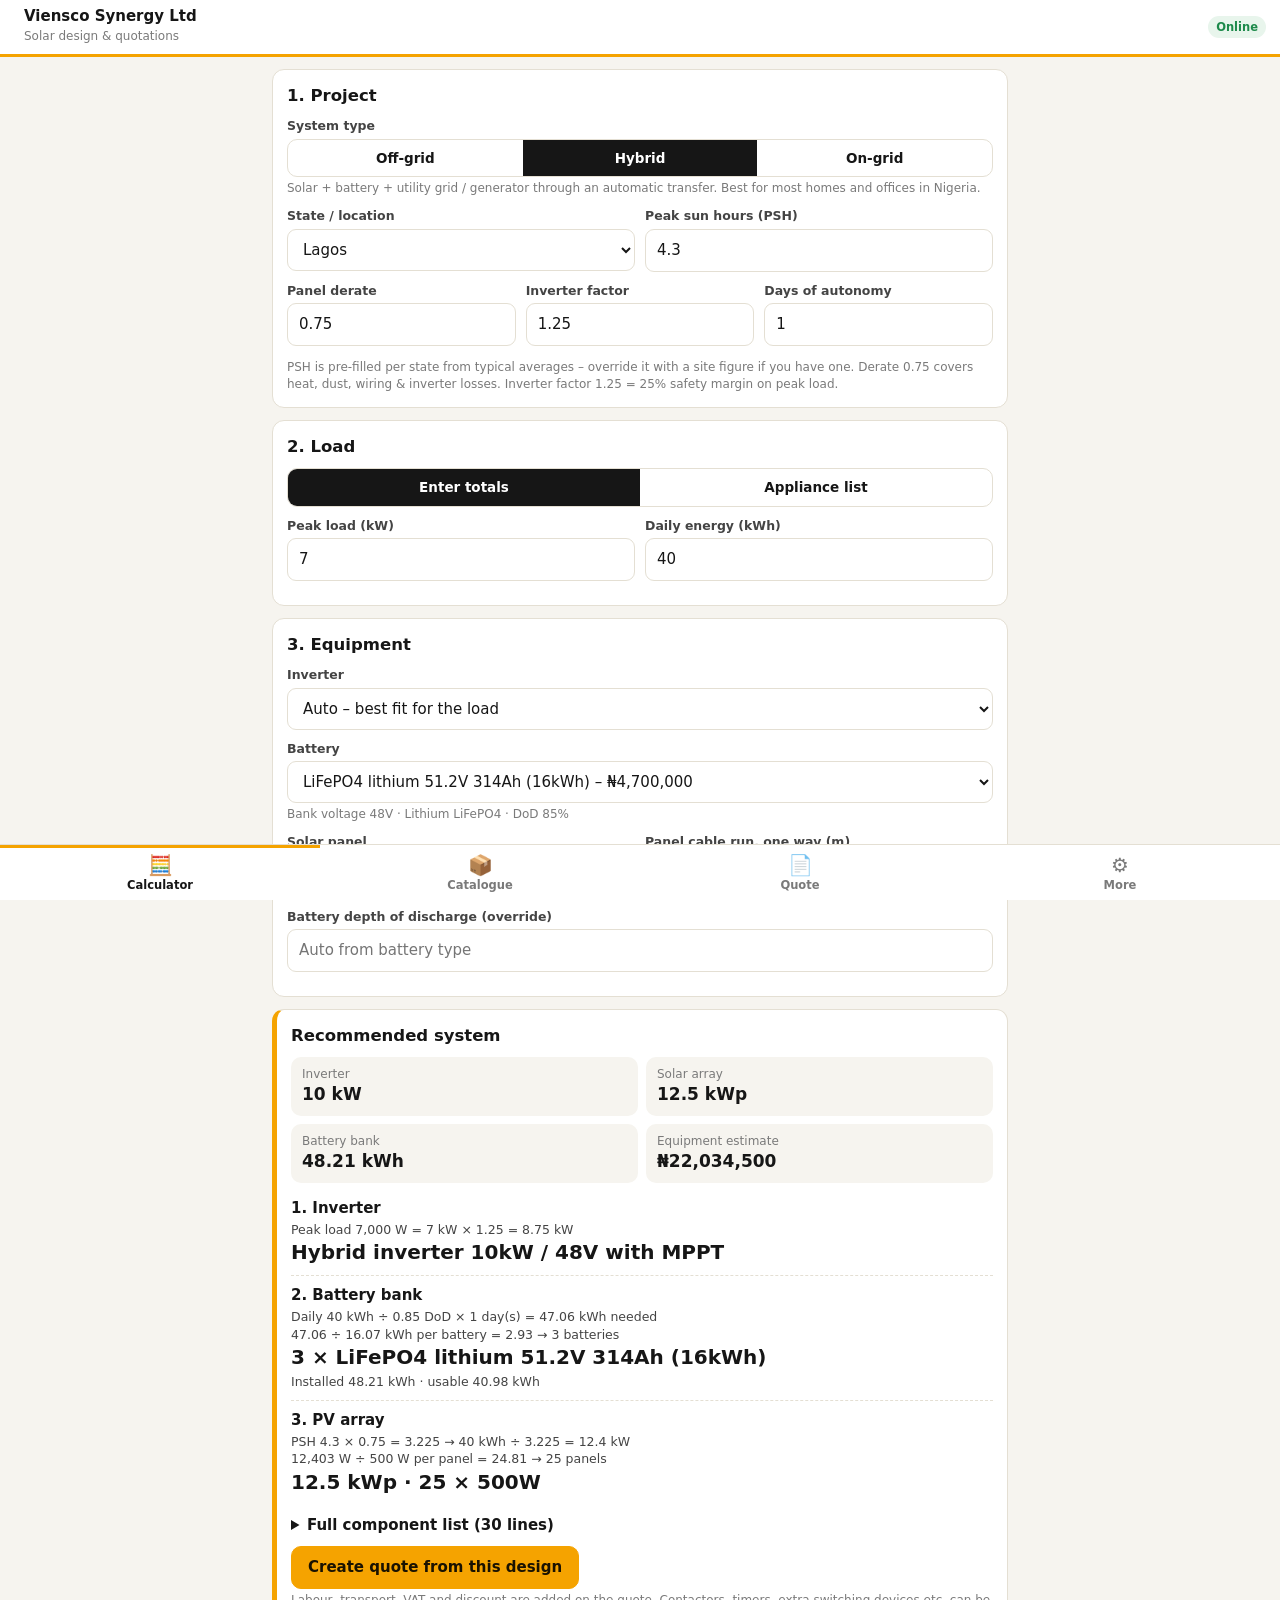
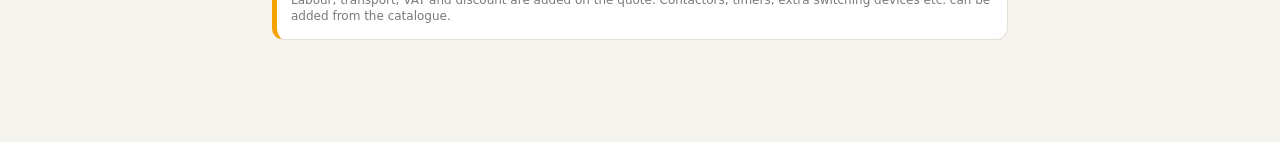
==== index.html @ 20423996 "Initial upload" ====
<!DOCTYPE html>
<html lang="en">
<head>
<meta charset="utf-8">
<meta name="viewport" content="width=device-width, initial-scale=1, viewport-fit=cover">
<title>Viensco Solar – Design & Quote</title>
<meta name="theme-color" content="#161616">
<meta name="description" content="Solar system sizing calculator, component price list and client quotations – Viensco Synergy Ltd.">
<link rel="manifest" href="manifest.webmanifest">
<link rel="icon" href="img/icon-192.png">
<link rel="apple-touch-icon" href="img/icon-192.png">
<meta name="apple-mobile-web-app-capable" content="yes">
<meta name="mobile-web-app-capable" content="yes">
<meta name="apple-mobile-web-app-title" content="Viensco Solar">
<link rel="stylesheet" href="style.css">
</head>
<body>
<div id="splash"><img src="img/logo-3d.jpg" alt="Viensco Synergy Ltd"></div>

<header class="top noprint">
  <img src="img/logo-mark.png" alt="">
  <div class="grow"><b>Viensco Synergy Ltd</b><small>Solar design &amp; quotations</small></div>
  <span id="netdot">Online</span>
</header>

<div class="bar noprint" id="installBar" hidden>
  <p id="installMsg">Install Viensco Solar on your phone to use it offline.</p>
  <button class="btn pri sm" id="installBtn">Install</button>
  <button class="btn sm" id="installX" style="background:transparent;color:#fff;border-color:#555">Later</button>
</div>

<main>
  <!-- ================= CALCULATOR ================= -->
  <section class="view active" id="v-calc">
    <div class="card">
      <h2>1. Project</h2>
      <div class="f"><label>System type</label>
        <div class="seg" id="c-type">
          <button data-v="offgrid">Off-grid</button><button data-v="hybrid">Hybrid</button><button data-v="ongrid">On-grid</button>
        </div>
        <div class="hint" id="c-typehint"></div>
      </div>
      <div class="grid2">
        <div class="f"><label>State / location</label><select id="c-state"></select></div>
        <div class="f"><label>Peak sun hours (PSH)</label><input id="c-psh" type="number" step="0.1" inputmode="decimal"></div>
      </div>
      <div class="grid3">
        <div class="f"><label>Panel derate</label><input id="c-derate" type="number" step="0.05" inputmode="decimal"></div>
        <div class="f"><label>Inverter factor</label><input id="c-invf" type="number" step="0.05" inputmode="decimal"></div>
        <div class="f" id="c-daysW"><label>Days of autonomy</label><input id="c-days" type="number" step="0.5" min="0.5" inputmode="decimal"></div>
      </div>
      <div class="hint">PSH is pre-filled per state from typical averages – override it with a site figure if you have one. Derate 0.75 covers heat, dust, wiring &amp; inverter losses. Inverter factor 1.25 = 25% safety margin on peak load.</div>
    </div>

    <div class="card">
      <h2>2. Load</h2>
      <div class="seg" id="c-mode" style="margin-bottom:10px">
        <button data-v="direct">Enter totals</button><button data-v="list">Appliance list</button>
      </div>
      <div id="c-direct" class="grid2">
        <div class="f"><label>Peak load (kW)</label><input id="c-peak" type="number" step="0.1" inputmode="decimal"></div>
        <div class="f"><label>Daily energy (kWh)</label><input id="c-daily" type="number" step="0.5" inputmode="decimal"></div>
      </div>
      <div id="c-listbox" hidden>
        <div style="display:flex;gap:8px"><select id="c-preset"></select><button class="btn dark sm" id="c-addapp">Add</button></div>
        <div style="overflow-x:auto;margin-top:8px"><table class="tbl" id="c-apps"></table></div>
        <div class="grid2" style="margin-top:8px">
          <div class="f"><label>Simultaneous use (%)</label><input id="c-simul" type="number" min="10" max="100" inputmode="numeric"></div>
          <div class="kpi"><small>From list</small><b id="c-listsum">–</b></div>
        </div>
        <div class="hint">100% = everything can run at once (safest). Lower it only if you know loads are staggered.</div>
      </div>
    </div>

    <div class="card">
      <h2>3. Equipment</h2>
      <div class="f"><label>Inverter</label><select id="c-inv"></select></div>
      <div class="f"><label>Battery</label><select id="c-bat"></select><div class="hint" id="c-bathint"></div></div>
      <div class="grid2">
        <div class="f"><label>Solar panel</label><select id="c-pv"></select></div>
        <div class="f"><label>Panel cable run, one way (m)</label><input id="c-run" type="number" inputmode="numeric"></div>
      </div>
      <div class="f"><label>Battery depth of discharge (override)</label><input id="c-dod" type="number" step="0.05" placeholder="Auto from battery type" inputmode="decimal"></div>
    </div>

    <div class="card result" id="c-result"></div>
  </section>

  <!-- ================= CATALOGUE ================= -->
  <section class="view" id="v-cat">
    <div class="card">
      <h2>Component price list</h2>
      <input id="k-search" type="search" placeholder="Search components…">
      <div class="chips" id="k-chips"></div>
      <div id="k-list"></div>
    </div>
    <div class="card">
      <h2>Add your own item</h2>
      <div class="f"><label>Category</label><select id="n-cat"></select></div>
      <div class="f"><label>Description</label><input id="n-name" placeholder="e.g. Victron SmartShunt 500A"></div>
      <div class="grid2">
        <div class="f"><label>Unit price (₦)</label><input id="n-price" type="number" inputmode="numeric"></div>
        <div class="f"><label>Unit</label><input id="n-unit" value="pc"></div>
      </div>
      <button class="btn dark" id="n-add">Save item</button>
    </div>
  </section>

  <!-- ================= QUOTE ================= -->
  <section class="view" id="v-quote">
    <div class="card noprint" id="q-form">
      <h2>Client &amp; quotation</h2>
      <div class="grid2">
        <div class="f"><label>Client name</label><input id="q-name"></div>
        <div class="f"><label>Phone / WhatsApp</label><input id="q-phone" inputmode="tel"></div>
      </div>
      <div class="grid2">
        <div class="f"><label>Email</label><input id="q-email" type="email"></div>
        <div class="f"><label>State</label><select id="q-state"></select></div>
      </div>
      <div class="f"><label>Site address</label><input id="q-addr"></div>
      <div class="f"><label>Project title</label><input id="q-title" placeholder="e.g. 12kW hybrid solar installation"></div>
    </div>

    <div class="card noprint" id="q-linesCard">
      <h2>Items</h2>
      <div id="q-design" class="hint" style="margin-bottom:6px"></div>
      <div style="overflow-x:auto"><table class="tbl" id="q-lines"></table></div>
      <div class="btns">
        <button class="btn dark sm" id="q-pick">+ Add from catalogue</button>
        <button class="btn sm ghost" id="q-custom">+ Custom line</button>
      </div>
      <div id="q-picker" hidden style="margin-top:10px">
        <input id="q-psearch" type="search" placeholder="Search to add…">
        <div id="q-presults" style="max-height:260px;overflow:auto;margin-top:6px"></div>
      </div>
      <h3>Charges</h3>
      <div class="grid3">
        <div class="f"><label>Installation labour (%)</label><input id="q-lab" type="number" step="0.5" inputmode="decimal"></div>
        <div class="f"><label>Transport (₦)</label><input id="q-trans" type="number" inputmode="numeric"></div>
        <div class="f"><label>Discount (%)</label><input id="q-disc" type="number" step="0.5" inputmode="decimal"></div>
      </div>
      <div class="grid2">
        <div class="f"><label>VAT</label><select id="q-vat"><option value="1">Add VAT</option><option value="0">No VAT</option></select></div>
        <div class="f"><label>Valid for (days)</label><input id="q-valid" type="number" inputmode="numeric"></div>
      </div>
      <div class="f"><label>Extra notes (printed on quote)</label><textarea id="q-notes"></textarea></div>
    </div>

    <div class="btns noprint" style="margin:0 0 12px">
      <button class="btn pri" id="q-print">Save as PDF / Print</button>
      <button class="btn dark" id="q-save">Save quote</button>
      <button class="btn" id="q-wa">Send via WhatsApp</button>
      <button class="btn danger" id="q-new">New quote</button>
    </div>
    <div id="sheet"></div>
  </section>

  <!-- ================= MORE ================= -->
  <section class="view" id="v-more">
    <div class="card">
      <h2>Saved quotes</h2>
      <div id="m-saved"></div>
    </div>
    <div class="card">
      <h2>Company details (printed on quotes)</h2>
      <div class="f"><label>Company name</label><input data-s="company"></div>
      <div class="f"><label>Address</label><input data-s="address" placeholder="Office address"></div>
      <div class="grid2">
        <div class="f"><label>Email</label><input data-s="email"></div>
        <div class="f"><label>Phone</label><input data-s="phone"></div>
      </div>
      <div class="f"><label>WhatsApp</label><input data-s="whatsapp"></div>
      <div class="f"><label>Bank details (shown under payment terms)</label><textarea data-s="bank" placeholder="Bank – Account name – Account number"></textarea></div>
      <div class="f"><label>Payment terms</label><textarea data-s="payment"></textarea></div>
      <div class="f"><label>Warranty &amp; other terms</label><textarea data-s="terms"></textarea></div>
      <div class="grid3">
        <div class="f"><label>Default labour %</label><input data-s="labour" type="number" step="0.5"></div>
        <div class="f"><label>VAT %</label><input data-s="vatPct" type="number" step="0.5"></div>
        <div class="f"><label>Valid (days)</label><input data-s="valid" type="number"></div>
      </div>
      <div class="f"><label>Signature on quotes</label><select data-s="sign"><option value="1">Show signature</option><option value="0">Leave blank to sign by hand</option></select></div>
    </div>
    <div class="card">
      <h2>Prices</h2>
      <div class="grid2" style="align-items:end">
        <div class="f"><label>Raise / lower all prices by (%)</label><input id="m-pct" type="number" step="0.5" placeholder="e.g. 5 or -3"></div>
        <div class="f"><button class="btn dark" id="m-apply" style="width:100%">Apply</button></div>
      </div>
      <button class="btn danger sm" id="m-reset">Reset all prices to defaults</button>
      <div class="hint">Naira prices move often. Check your supplier lists and update here – every future quote uses your new prices.</div>
    </div>
    <div class="card">
      <h2>App</h2>
      <p id="m-install" style="margin:0 0 8px;font-size:13.5px"></p>
      <button class="btn pri" id="m-installBtn">Install app</button>
      <div class="hint" style="margin-top:10px">Everything you enter stays on this device. Sizing results and prices are estimates for planning – confirm with a site survey and the manufacturer's data sheets before ordering.</div>
    </div>
  </section>
</main>

<div id="toast"></div>

<nav class="tabs noprint">
  <button data-tab="calc" class="on"><span>🧮</span>Calculator</button>
  <button data-tab="cat"><span>📦</span>Catalogue</button>
  <button data-tab="quote"><span>📄</span>Quote</button>
  <button data-tab="more"><span>⚙️</span>More</button>
</nav>

<script src="data.js"></script>
<script src="app.js"></script>
</body>
</html>
---- style.css ----
:root{
  --orange:#F5A300; --orange-d:#C98200; --ink:#161616; --ink2:#444; --mute:#7a7a7a;
  --bg:#F6F4EF; --card:#fff; --line:#E4DFD3; --ok:#1d8a4b; --bad:#c0392b;
  --r:12px; font-family:"Segoe UI",system-ui,-apple-system,Roboto,Arial,sans-serif;
}
*{box-sizing:border-box;-webkit-tap-highlight-color:transparent}
html,body{margin:0;background:var(--bg);color:var(--ink);font-size:15px;line-height:1.4}
body{padding-bottom:78px}
[hidden]{display:none!important}
button,input,select,textarea{font:inherit;color:inherit}
input,select,textarea{width:100%;padding:10px 11px;border:1px solid var(--line);border-radius:9px;background:#fff;min-height:42px}
input:focus,select:focus,textarea:focus,button:focus-visible{outline:2px solid var(--orange);outline-offset:1px}
label{display:block;font-size:12.5px;color:var(--ink2);margin:0 0 4px;font-weight:600}
textarea{min-height:70px;resize:vertical}

#splash{position:fixed;inset:0;background:#fff;z-index:99;display:flex;align-items:center;justify-content:center;transition:opacity .5s}
#splash img{width:min(60vw,260px);border-radius:50%}
#splash.gone{opacity:0;pointer-events:none}

.top{position:sticky;top:0;z-index:20;display:flex;align-items:center;gap:10px;padding:8px 14px;background:#fff;border-bottom:3px solid var(--orange)}
.top img{height:38px;width:auto}
.top b{display:block;font-size:15px;line-height:1.1}
.top small{color:var(--mute);font-size:12px}
.top .grow{flex:1}
#netdot{font-size:11.5px;padding:3px 8px;border-radius:99px;background:#e8f5ec;color:var(--ok);font-weight:600}
#netdot.off{background:#fdeceb;color:var(--bad)}

.bar{display:flex;gap:10px;align-items:center;margin:10px 12px 0;padding:10px 12px;background:var(--ink);color:#fff;border-radius:var(--r)}
.bar p{margin:0;flex:1;font-size:13.5px}
.bar button{white-space:nowrap}

main{max-width:760px;margin:0 auto;padding:12px}
.view{display:none}.view.active{display:block}
.card{background:var(--card);border:1px solid var(--line);border-radius:var(--r);padding:14px;margin-bottom:12px}
.card h2{margin:0 0 10px;font-size:16.5px}
.card h3{margin:14px 0 6px;font-size:14px}
.grid2{display:grid;grid-template-columns:1fr 1fr;gap:10px}
.grid3{display:grid;grid-template-columns:repeat(3,1fr);gap:10px}
.f{margin-bottom:10px}
.hint{font-size:12px;color:var(--mute);margin-top:3px}

.btn{display:inline-flex;align-items:center;justify-content:center;gap:6px;padding:10px 16px;border-radius:10px;border:1px solid var(--ink);background:#fff;font-weight:600;cursor:pointer;min-height:42px}
.btn.pri{background:var(--orange);border-color:var(--orange);color:#1a1200}
.btn.dark{background:var(--ink);color:#fff}
.btn.sm{padding:6px 11px;min-height:34px;font-size:13.5px}
.btn.ghost{border-color:var(--line)}
.btn.danger{color:var(--bad);border-color:#efc4bf}
.btns{display:flex;flex-wrap:wrap;gap:8px;margin-top:10px}

.seg{display:flex;border:1px solid var(--line);border-radius:10px;overflow:hidden;background:#fff}
.seg button{flex:1;border:0;background:transparent;padding:9px 6px;font-weight:600;cursor:pointer;font-size:13.5px}
.seg button.on{background:var(--ink);color:#fff}

.tbl{width:100%;border-collapse:collapse;font-size:13.5px}
.tbl th{text-align:left;font-size:12px;color:var(--mute);font-weight:600;padding:4px 4px;border-bottom:1px solid var(--line)}
.tbl td{padding:6px 4px;border-bottom:1px solid #f0ece2;vertical-align:middle}
.tbl td.n,.tbl th.n{text-align:right}
.tbl input{padding:6px 7px;min-height:34px;font-size:14px}

.result{border-left:5px solid var(--orange)}
.steps{margin:0;padding:0;list-style:none}
.steps li{padding:9px 0;border-bottom:1px dashed var(--line)}
.steps li:last-child{border:0}
.steps .t{font-weight:700}
.steps .fx{font-size:12.5px;color:var(--ink2);margin-top:2px}
.big{font-size:20px;font-weight:800;color:var(--ink)}
.warn{background:#fff6e0;border:1px solid #f0d58f;color:#6b4b00;padding:8px 10px;border-radius:9px;font-size:13px;margin-top:8px}
.kpis{display:grid;grid-template-columns:repeat(2,1fr);gap:8px;margin-bottom:6px}
.kpi{background:var(--bg);border-radius:10px;padding:9px 11px}
.kpi small{display:block;color:var(--mute);font-size:12px}
.kpi b{font-size:17px}

.chips{display:flex;gap:6px;overflow-x:auto;padding-bottom:6px;margin:8px 0}
.chip{white-space:nowrap;border:1px solid var(--line);background:#fff;border-radius:99px;padding:6px 12px;font-size:13px;cursor:pointer;font-weight:600}
.chip.on{background:var(--orange);border-color:var(--orange)}
.item{display:flex;align-items:center;gap:8px;padding:9px 0;border-bottom:1px solid #f0ece2}
.item .nm{flex:1;font-size:14px}
.item .nm small{display:block;color:var(--mute);font-size:12px}
.item input{width:118px;text-align:right;padding:6px 8px;min-height:36px}
.cathead{margin:14px 0 2px;font-size:12.5px;font-weight:800;color:var(--orange-d);border-bottom:2px solid var(--orange);padding-bottom:3px}

nav.tabs{position:fixed;left:0;right:0;bottom:0;z-index:30;display:flex;background:#fff;border-top:1px solid var(--line);padding-bottom:env(safe-area-inset-bottom,0)}
nav.tabs button{flex:1;border:0;background:transparent;padding:8px 2px 7px;font-size:11.5px;font-weight:600;color:var(--mute);cursor:pointer}
nav.tabs button span{display:block;font-size:20px;line-height:1.2}
nav.tabs button.on{color:var(--ink);box-shadow:inset 0 3px 0 var(--orange)}

#toast{position:fixed;left:50%;bottom:92px;transform:translateX(-50%);background:var(--ink);color:#fff;padding:9px 16px;border-radius:99px;font-size:13.5px;z-index:60;opacity:0;pointer-events:none;transition:opacity .25s;max-width:90vw;text-align:center}
#toast.show{opacity:1}

/* ---------- Quote sheet (on screen = preview, in print = the PDF) ---------- */
#sheet{background:#fff;border:1px solid var(--line);border-radius:6px;padding:18px;font-size:12.5px;color:#111;overflow-x:auto}
#sheet .lh{display:flex;gap:14px;align-items:center;border-bottom:3px solid var(--orange);padding-bottom:10px}
#sheet .lh img{height:84px;width:auto}
#sheet .lh .co{flex:1}
#sheet .lh h1{margin:0;font-size:20px;letter-spacing:.2px}
#sheet .lh .tag{color:var(--orange-d);font-weight:700;font-size:11.5px;letter-spacing:2px}
#sheet .lh .ct{text-align:right;font-size:11.5px;line-height:1.55}
#sheet .ttl{display:flex;justify-content:space-between;align-items:flex-end;margin:14px 0 8px}
#sheet .ttl h2{margin:0;font-size:22px;letter-spacing:3px}
#sheet .meta{text-align:right;font-size:12px;line-height:1.5}
#sheet .two{display:flex;gap:14px;margin-bottom:10px}
#sheet .two>div{flex:1;background:#faf8f2;border:1px solid #eee7d4;border-radius:6px;padding:8px 10px}
#sheet .two b{display:block;margin-bottom:2px}
#sheet table{width:100%;border-collapse:collapse;margin-top:6px}
#sheet th{background:#161616;color:#fff;text-align:left;padding:6px 7px;font-size:11.5px}
#sheet td{padding:5px 7px;border-bottom:1px solid #e9e4d6;vertical-align:top}
#sheet .r{text-align:right;white-space:nowrap}
#sheet tr.grp td{background:#fdf3d8;font-weight:700;font-size:11.5px;color:#6b4b00}
#sheet .tot{margin-left:auto;width:min(320px,100%);margin-top:8px}
#sheet .tot div{display:flex;justify-content:space-between;padding:3px 7px}
#sheet .tot .gt{background:var(--orange);font-weight:800;font-size:15px;border-radius:5px;margin-top:4px;padding:7px}
#sheet .terms{margin-top:12px;font-size:11.5px;line-height:1.5}
#sheet .terms h4{margin:8px 0 2px;font-size:12px}
#sheet .sign{display:flex;justify-content:space-between;align-items:flex-end;margin-top:18px;gap:20px}
#sheet .sign div{flex:1;text-align:center;font-size:11.5px}
#sheet .sign img{height:58px;display:block;margin:0 auto -6px}
#sheet .sign .ln{border-top:1px solid #333;padding-top:3px}
#sheet .foot{margin-top:14px;border-top:3px solid var(--orange);padding-top:6px;text-align:center;font-size:11px;color:#555}

@media(max-width:520px){
  .grid3{grid-template-columns:1fr 1fr}
  #sheet{padding:12px}
  #sheet .lh{flex-wrap:wrap}
  #sheet .lh .ct{text-align:left}
}

@media print{
  @page{size:A4;margin:12mm}
  html,body{background:#fff;padding:0}
  .noprint,.top,nav.tabs,.bar,#toast,#splash{display:none!important}
  main{padding:0;max-width:none}
  .view{display:none!important}
  #v-quote{display:block!important}
  #v-quote>*:not(#sheet){display:none!important}
  #sheet{border:0;padding:0;overflow:visible}
  #sheet tr{break-inside:avoid}
  #sheet .sign,#sheet .tot{break-inside:avoid}
  *{-webkit-print-color-adjust:exact;print-color-adjust:exact}
}
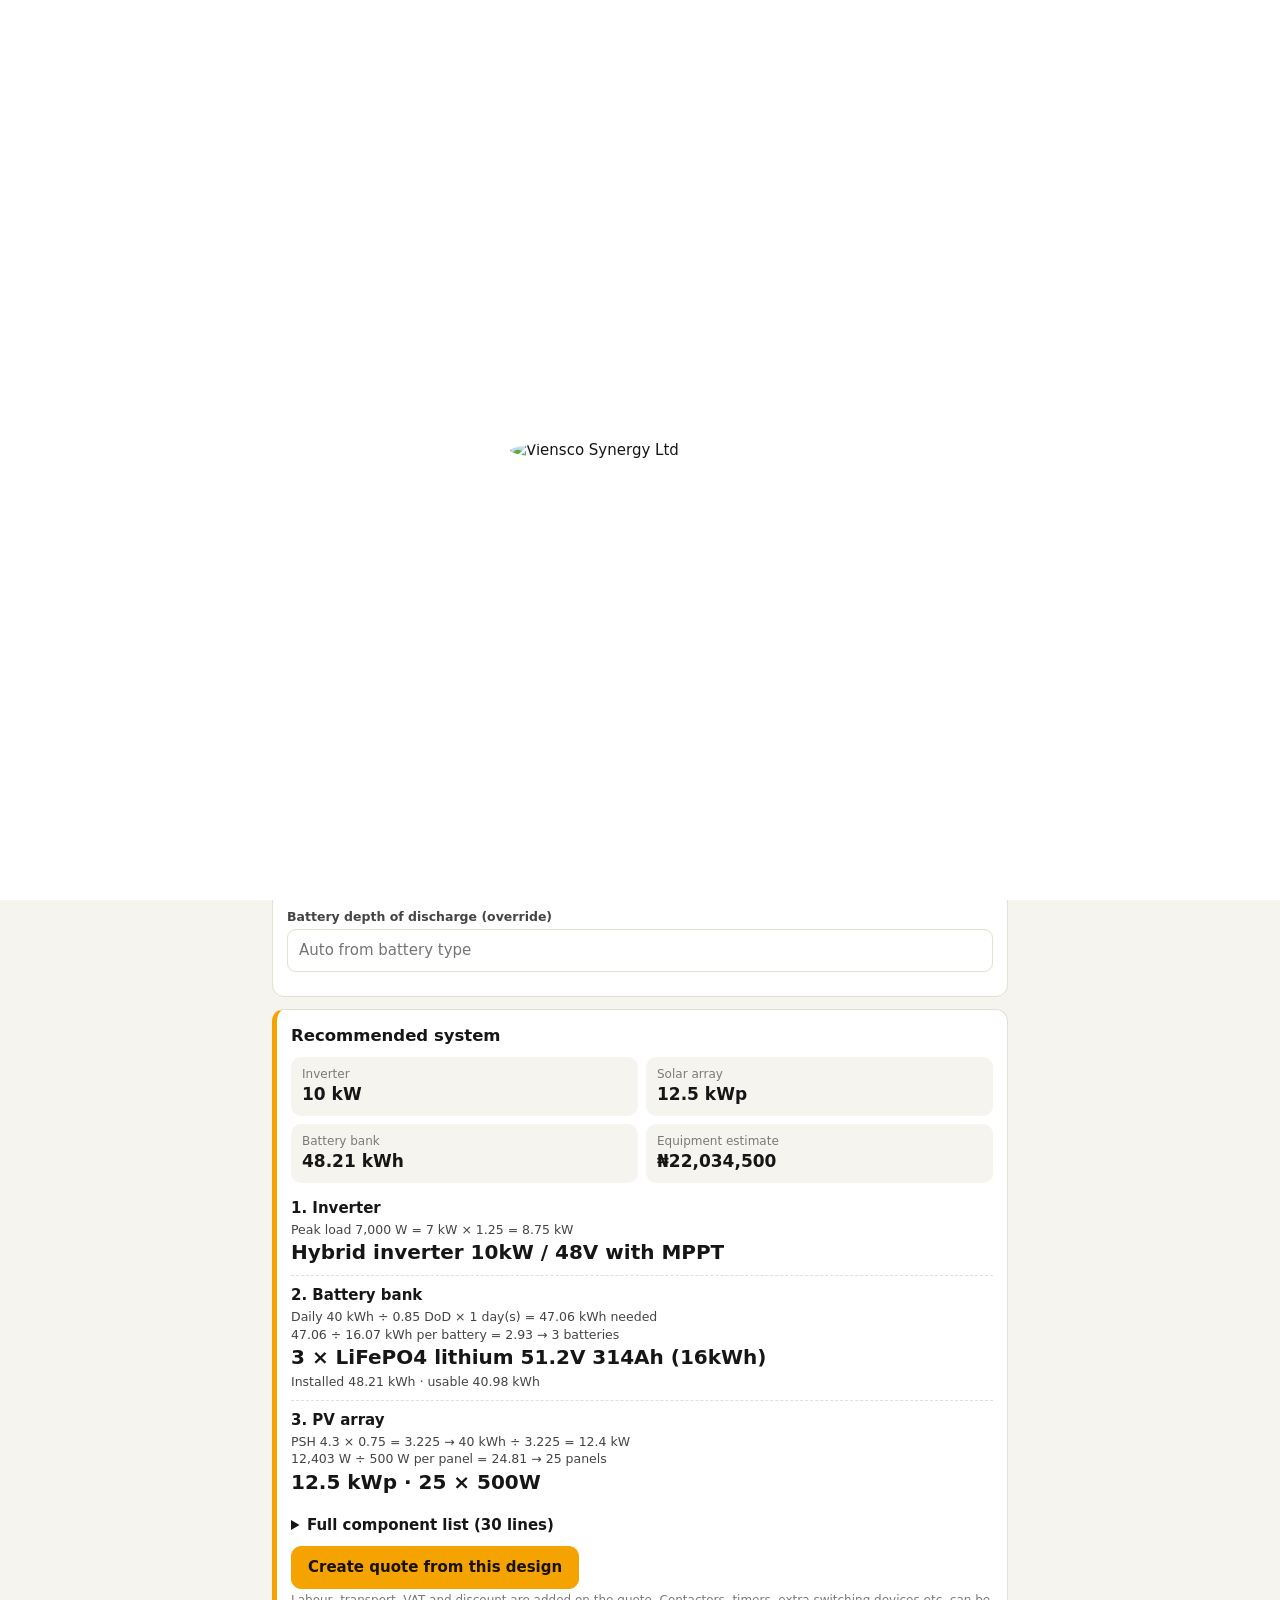
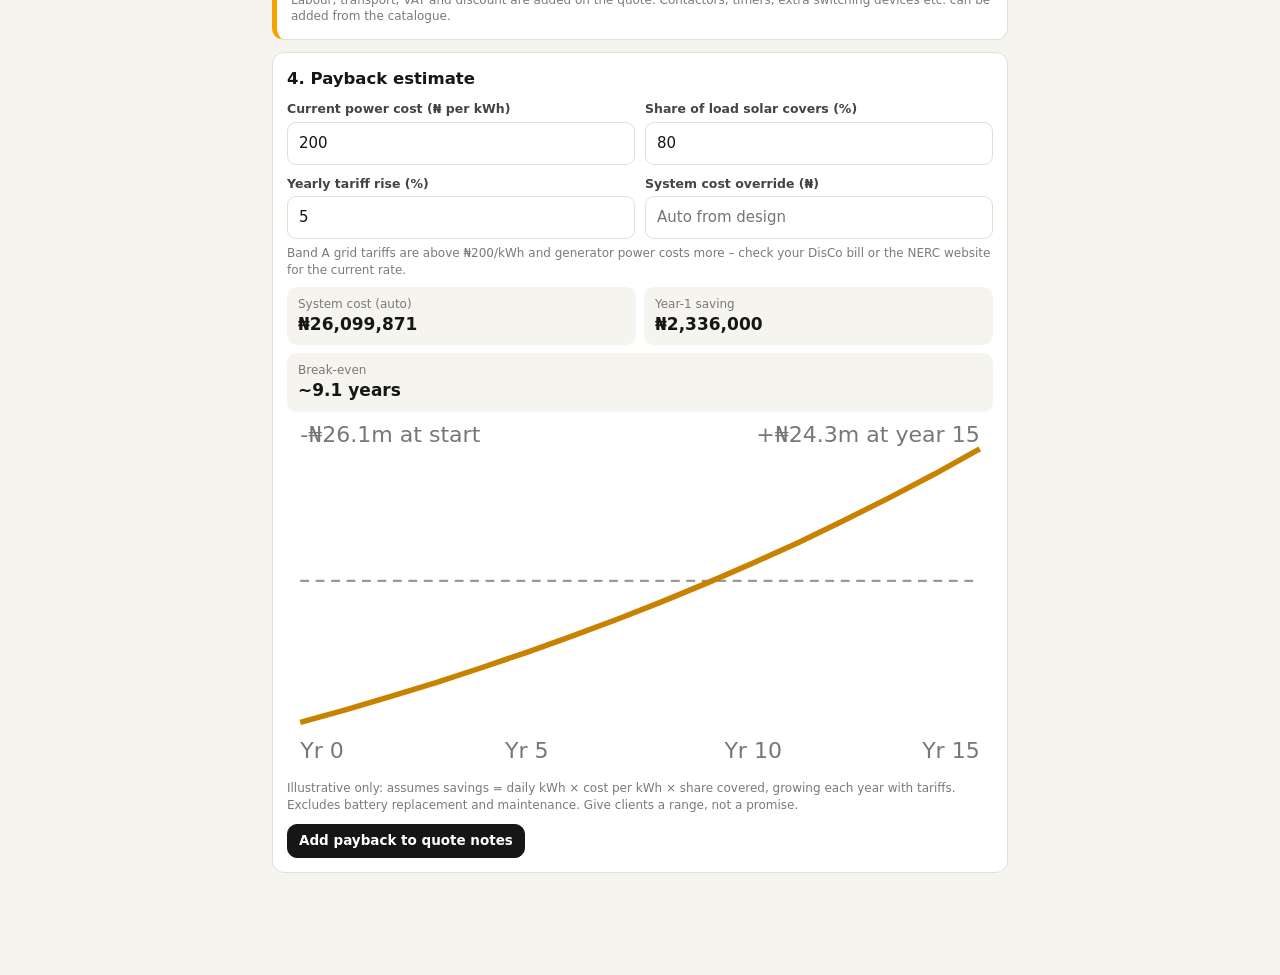
==== commit 4aa23911: "Rename index-4.html to index.html" ====
--- a/index.html
+++ b/index.html
@@ -7,18 +7,19 @@
 <meta name="theme-color" content="#161616">
 <meta name="description" content="Solar system sizing calculator, component price list and client quotations – Viensco Synergy Ltd.">
 <link rel="manifest" href="manifest.webmanifest">
-<link rel="icon" href="img/icon-192.png">
-<link rel="apple-touch-icon" href="img/icon-192.png">
+<link rel="icon" href="icon-192.png">
+<link rel="apple-touch-icon" href="icon-192.png">
 <meta name="apple-mobile-web-app-capable" content="yes">
 <meta name="mobile-web-app-capable" content="yes">
 <meta name="apple-mobile-web-app-title" content="Viensco Solar">
+<meta name="apple-mobile-web-app-status-bar-style" content="default">
 <link rel="stylesheet" href="style.css">
 </head>
 <body>
-<div id="splash"><img src="img/logo-3d.jpg" alt="Viensco Synergy Ltd"></div>
+<div id="splash"><img src="logo-3d.jpg" alt="Viensco Synergy Ltd"></div>
 
 <header class="top noprint">
-  <img src="img/logo-mark.png" alt="">
+  <img src="logo-mark.png" alt="">
   <div class="grow"><b>Viensco Synergy Ltd</b><small>Solar design &amp; quotations</small></div>
   <span id="netdot">Online</span>
 </header>
@@ -84,7 +85,24 @@
     </div>
 
     <div class="card result" id="c-result"></div>
-  </section>
+
+    <div class="card" id="c-pbcard">
+      <h2>4. Payback estimate</h2>
+      <div class="grid2">
+        <div class="f"><label>Current power cost (₦ per kWh)</label><input id="c-kwhcost" type="number" inputmode="numeric"></div>
+        <div class="f"><label>Share of load solar covers (%)</label><input id="c-cover" type="number" inputmode="numeric"></div>
+      </div>
+      <div class="grid2">
+        <div class="f"><label>Yearly tariff rise (%)</label><input id="c-esc" type="number" step="0.5" inputmode="decimal"></div>
+        <div class="f"><label>System cost override (₦)</label><input id="c-cost" type="number" inputmode="numeric" placeholder="Auto from design"></div>
+      </div>
+      <div class="hint" style="margin:-4px 0 8px">Band A grid tariffs are above ₦200/kWh and generator power costs more – check your DisCo bill or the NERC website for the current rate.</div>
+      <div id="c-pb"></div>
+    </div>
+  </section>
+
+  <!-- ================= GUIDE ================= -->
+  <section class="view" id="v-guide"><div id="g-body"></div></section>
 
   <!-- ================= CATALOGUE ================= -->
   <section class="view" id="v-cat">
@@ -109,7 +127,8 @@
   <!-- ================= QUOTE ================= -->
   <section class="view" id="v-quote">
     <div class="card noprint" id="q-form">
-      <h2>Client &amp; quotation</h2>
+      <div class="seg" id="q-type" style="margin-bottom:10px"><button data-v="quote">Quotation</button><button data-v="invoice">Invoice</button></div>
+      <h2><span id="q-formtitle">Client &amp; quotation</span> <small id="q-no" style="color:#7a7a7a;font-weight:400;font-size:12.5px"></small></h2>
       <div class="grid2">
         <div class="f"><label>Client name</label><input id="q-name"></div>
         <div class="f"><label>Phone / WhatsApp</label><input id="q-phone" inputmode="tel"></div>
@@ -120,12 +139,25 @@
       </div>
       <div class="f"><label>Site address</label><input id="q-addr"></div>
       <div class="f"><label>Project title</label><input id="q-title" placeholder="e.g. 12kW hybrid solar installation"></div>
+    </div>
+
+    <div class="card noprint" id="q-inv" hidden>
+      <h2>Invoice details</h2>
+      <div class="grid2">
+        <div class="f"><label>Invoice date</label><input id="q-idate" type="date"></div>
+        <div class="f"><label>Due in (days)</label><input id="q-due" type="number" inputmode="numeric"></div>
+      </div>
+      <div class="grid2">
+        <div class="f"><label>Client LPO / PO number</label><input id="q-lpo"></div>
+        <div class="f"><label>Amount paid so far (₦)</label><input id="q-paid" type="number" inputmode="decimal"></div>
+      </div>
+      <div class="hint">Switching a quotation to Invoice keeps all its items. The invoice gets its own number (INV/…) when you save, print or export it.</div>
     </div>
 
     <div class="card noprint" id="q-linesCard">
       <h2>Items</h2>
       <div id="q-design" class="hint" style="margin-bottom:6px"></div>
-      <div style="overflow-x:auto"><table class="tbl" id="q-lines"></table></div>
+      <div id="q-lines"></div>
       <div class="btns">
         <button class="btn dark sm" id="q-pick">+ Add from catalogue</button>
         <button class="btn sm ghost" id="q-custom">+ Custom line</button>
@@ -147,11 +179,16 @@
       <div class="f"><label>Extra notes (printed on quote)</label><textarea id="q-notes"></textarea></div>
     </div>
 
+    <div class="btns noprint" style="margin:0 0 6px">
+      <button class="btn pri" id="q-pdf">⬇ Download PDF</button>
+      <button class="btn dark" id="q-img">🖼 Save image (PNG)</button>
+      <button class="btn" id="q-share">Share PDF</button>
+    </div>
     <div class="btns noprint" style="margin:0 0 12px">
-      <button class="btn pri" id="q-print">Save as PDF / Print</button>
-      <button class="btn dark" id="q-save">Save quote</button>
-      <button class="btn" id="q-wa">Send via WhatsApp</button>
-      <button class="btn danger" id="q-new">New quote</button>
+      <button class="btn sm" id="q-print">Print</button>
+      <button class="btn sm" id="q-save">Save</button>
+      <button class="btn sm" id="q-wa">WhatsApp</button>
+      <button class="btn sm danger" id="q-new">New</button>
     </div>
     <div id="sheet"></div>
   </section>
@@ -173,7 +210,9 @@
       <div class="f"><label>WhatsApp</label><input data-s="whatsapp"></div>
       <div class="f"><label>Bank details (shown under payment terms)</label><textarea data-s="bank" placeholder="Bank – Account name – Account number"></textarea></div>
       <div class="f"><label>Payment terms</label><textarea data-s="payment"></textarea></div>
-      <div class="f"><label>Warranty &amp; other terms</label><textarea data-s="terms"></textarea></div>
+      <div class="f"><label>Warranty &amp; other terms (quotations)</label><textarea data-s="terms"></textarea></div>
+      <div class="f"><label>Invoice payment terms</label><textarea data-s="invPayment"></textarea></div>
+      <div class="f"><label>Invoice terms &amp; conditions</label><textarea data-s="invTerms"></textarea></div>
       <div class="grid3">
         <div class="f"><label>Default labour %</label><input data-s="labour" type="number" step="0.5"></div>
         <div class="f"><label>VAT %</label><input data-s="vatPct" type="number" step="0.5"></div>
@@ -194,6 +233,7 @@
       <h2>App</h2>
       <p id="m-install" style="margin:0 0 8px;font-size:13.5px"></p>
       <button class="btn pri" id="m-installBtn">Install app</button>
+      <div id="m-diag" class="hint" style="margin-top:10px;line-height:1.7"></div>
       <div class="hint" style="margin-top:10px">Everything you enter stays on this device. Sizing results and prices are estimates for planning – confirm with a site survey and the manufacturer's data sheets before ordering.</div>
     </div>
   </section>
@@ -205,9 +245,12 @@
   <button data-tab="calc" class="on"><span>🧮</span>Calculator</button>
   <button data-tab="cat"><span>📦</span>Catalogue</button>
   <button data-tab="quote"><span>📄</span>Quote</button>
+  <button data-tab="guide"><span>📋</span>Guide</button>
   <button data-tab="more"><span>⚙️</span>More</button>
 </nav>
 
+<script src="assets.js"></script>
+<script src="exporter.js"></script>
 <script src="data.js"></script>
 <script src="app.js"></script>
 </body>
